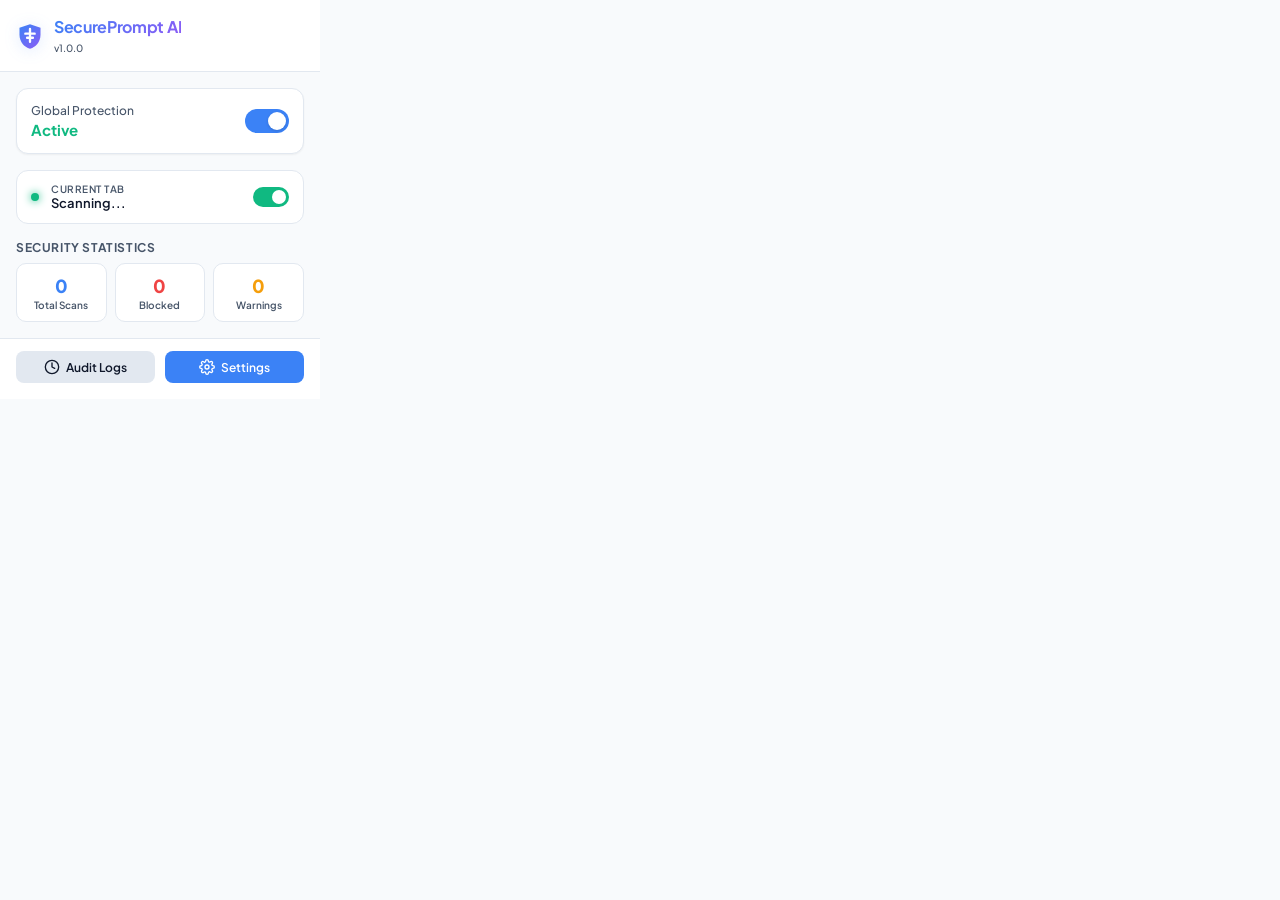
==== popup.html @ 8130615f "first" ====
<!DOCTYPE html>
<html lang="en">
<head>
  <meta charset="UTF-8">
  <meta name="viewport" content="width=device-width, initial-scale=1.0">
  <title>SecurePrompt AI</title>
  <link rel="stylesheet" href="popup.css">
  <link href="https://fonts.googleapis.com/css2?family=Plus+Jakarta+Sans:wght@400;500;600;700&display=swap" rel="stylesheet">
</head>
<body>
  <div class="popup-container">
    <!-- Header -->
    <header class="header">
      <div class="logo-area">
        <svg class="logo-icon" width="28" height="28" viewBox="0 0 24 24" fill="none" xmlns="http://www.w3.org/2000/svg">
          <path d="M12 2L3 5v6c0 5.55 3.84 10.74 9 12 5.16-1.26 9-6.45 9-12V5l-9-3z" fill="url(#logo-grad)"/>
          <path d="M12 6v11M8 10h8M9.5 13.5h5" stroke="#ffffff" stroke-width="2" stroke-linecap="round"/>
          <defs>
            <linearGradient id="logo-grad" x1="3" y1="2" x2="21" y2="23" gradientUnits="userSpaceOnUse">
              <stop stop-color="#3B82F6"/>
              <stop offset="1" stop-color="#8B5CF6"/>
            </linearGradient>
          </defs>
        </svg>
        <div class="title-group">
          <h1>SecurePrompt AI</h1>
          <span class="version">v1.0.0</span>
        </div>
      </div>
    </header>

    <!-- Main Content -->
    <main class="content">
      <!-- Status Card -->
      <div class="card status-card">
        <div class="status-info">
          <span class="status-label">Global Protection</span>
          <span id="status-text" class="status-value active">Active</span>
        </div>
        <label class="switch">
          <input type="checkbox" id="global-toggle" checked>
          <span class="slider"></span>
        </label>
      </div>

      <!-- Current Site Info -->
      <div class="current-site-box">
        <div class="site-dot active" id="site-indicator"></div>
        <div class="site-details">
          <span class="site-label">Current Tab</span>
          <span class="site-domain" id="site-name">Scanning...</span>
        </div>
        <label class="switch-mini">
          <input type="checkbox" id="site-toggle" checked>
          <span class="slider-mini"></span>
        </label>
      </div>

      <!-- Statistics Grid -->
      <div class="stats-section">
        <h2>Security Statistics</h2>
        <div class="stats-grid">
          <div class="stat-card">
            <span class="stat-count" id="stat-scans">0</span>
            <span class="stat-label">Total Scans</span>
          </div>
          <div class="stat-card blocked">
            <span class="stat-count" id="stat-blocked">0</span>
            <span class="stat-label">Blocked</span>
          </div>
          <div class="stat-card sanitized">
            <span class="stat-count" id="stat-warned">0</span>
            <span class="stat-label">Warnings</span>
          </div>
        </div>
      </div>
    </main>

    <!-- Footer -->
    <footer class="footer">
      <button id="btn-history" class="btn btn-secondary">
        <svg width="16" height="16" viewBox="0 0 24 24" fill="none" stroke="currentColor" stroke-width="2" stroke-linecap="round" stroke-linejoin="round">
          <circle cx="12" cy="12" r="10"></circle>
          <polyline points="12 6 12 12 16 14"></polyline>
        </svg>
        Audit Logs
      </button>
      <button id="btn-settings" class="btn btn-primary">
        <svg width="16" height="16" viewBox="0 0 24 24" fill="none" stroke="currentColor" stroke-width="2" stroke-linecap="round" stroke-linejoin="round">
          <circle cx="12" cy="12" r="3"></circle>
          <path d="M19.4 15a1.65 1.65 0 0 0 .33 1.82l.06.06a2 2 0 1 1-2.83 2.83l-.06-.06a1.65 1.65 0 0 0-1.82-.33 1.65 1.65 0 0 0-1 1.51V21a2 2 0 0 1-4 0v-.09A1.65 1.65 0 0 0 9 19.4a1.65 1.65 0 0 0-1.82.33l-.06.06a2 2 0 1 1-2.83-2.83l.06-.06a1.65 1.65 0 0 0 .33-1.82 1.65 1.65 0 0 0-1.51-1H3a2 2 0 0 1 0-4h.09A1.65 1.65 0 0 0 4.6 9a1.65 1.65 0 0 0-.33-1.82l-.06-.06a2 2 0 1 1 2.83-2.83l.06.06a1.65 1.65 0 0 0 1.82.33H9a1.65 1.65 0 0 0 1-1.51V3a2 2 0 0 1 4 0v.09a1.65 1.65 0 0 0 1 1.51 1.65 1.65 0 0 0 1.82-.33l.06-.06a2 2 0 1 1 2.83 2.83l-.06.06a1.65 1.65 0 0 0-.33 1.82V9a1.65 1.65 0 0 0 1.51 1H21a2 2 0 0 1 0 4h-.09a1.65 1.65 0 0 0-1.51 1z"></path>
        </svg>
        Settings
      </button>
    </footer>
  </div>

  <!-- Include configurations and script -->
  <script src="config.js"></script>
  <script src="utils.js"></script>
  <script src="popup.js"></script>
</body>
</html>
---- popup.css ----
/* SecurePrompt AI - Action Popup Stylesheet */

:root {
  /* Color System */
  --bg-primary: #0f172a;
  --bg-secondary: #1e293b;
  --bg-card: #1e293b;
  --border-color: #334155;
  --text-main: #f8fafc;
  --text-sub: #94a3b8;
  
  --primary: #3b82f6;
  --primary-hover: #2563eb;
  --primary-glow: rgba(59, 130, 246, 0.35);
  
  --success: #10b981;
  --warning: #f59e0b;
  --danger: #ef4444;
  
  --shadow-sm: 0 1px 2px 0 rgba(0, 0, 0, 0.05);
  --shadow-md: 0 4px 6px -1px rgba(0, 0, 0, 0.1), 0 2px 4px -1px rgba(0, 0, 0, 0.06);
  --shadow-lg: 0 10px 15px -3px rgba(0, 0, 0, 0.1), 0 4px 6px -2px rgba(0, 0, 0, 0.05);
}

@media (prefers-color-scheme: light) {
  :root {
    --bg-primary: #f8fafc;
    --bg-secondary: #ffffff;
    --bg-card: #ffffff;
    --border-color: #e2e8f0;
    --text-main: #0f172a;
    --text-sub: #475569;
    --primary-glow: rgba(59, 130, 246, 0.15);
  }
}

* {
  box-sizing: border-box;
  margin: 0;
  padding: 0;
}

body {
  font-family: 'Plus Jakarta Sans', system-ui, -apple-system, sans-serif;
  background-color: var(--bg-primary);
  color: var(--text-main);
  width: 320px;
  overflow: hidden;
  font-size: 14px;
}

.popup-container {
  display: flex;
  flex-direction: column;
  min-height: 380px;
}

/* Header */
.header {
  padding: 16px;
  background-color: var(--bg-secondary);
  border-bottom: 1px solid var(--border-color);
}

.logo-area {
  display: flex;
  align-items: center;
  gap: 10px;
}

.logo-icon {
  filter: drop-shadow(0 2px 8px var(--primary-glow));
}

.title-group h1 {
  font-size: 16px;
  font-weight: 700;
  letter-spacing: -0.02em;
  background: linear-gradient(135deg, #3b82f6 0%, #8b5cf6 100%);
  -webkit-background-clip: text;
  -webkit-text-fill-color: transparent;
}

.version {
  font-size: 10px;
  color: var(--text-sub);
  font-weight: 500;
}

/* Content Area */
.content {
  padding: 16px;
  flex-grow: 1;
  display: flex;
  flex-direction: column;
  gap: 16px;
}

/* Status Card */
.card {
  background-color: var(--bg-card);
  border: 1px solid var(--border-color);
  border-radius: 12px;
  padding: 14px;
  display: flex;
  align-items: center;
  justify-content: space-between;
  box-shadow: var(--shadow-sm);
}

.status-info {
  display: flex;
  flex-direction: column;
  gap: 2px;
}

.status-label {
  font-size: 12px;
  color: var(--text-sub);
  font-weight: 500;
}

.status-value {
  font-size: 15px;
  font-weight: 700;
  color: var(--text-sub);
}

.status-value.active {
  color: var(--success);
}

.status-value.inactive {
  color: var(--text-sub);
}

/* Toggle Switch */
.switch {
  position: relative;
  display: inline-block;
  width: 44px;
  height: 24px;
}

.switch input {
  opacity: 0;
  width: 0;
  height: 0;
}

.slider {
  position: absolute;
  cursor: pointer;
  top: 0;
  left: 0;
  right: 0;
  bottom: 0;
  background-color: #cbd5e1;
  transition: .3s cubic-bezier(0.4, 0, 0.2, 1);
  border-radius: 24px;
}

.slider:before {
  position: absolute;
  content: "";
  height: 18px;
  width: 18px;
  left: 3px;
  bottom: 3px;
  background-color: white;
  transition: .3s cubic-bezier(0.4, 0, 0.2, 1);
  border-radius: 50%;
  box-shadow: 0 1px 3px rgba(0,0,0,0.15);
}

input:checked + .slider {
  background-color: var(--primary);
}

input:checked + .slider:before {
  transform: translateX(20px);
}

/* Current Site Box */
.current-site-box {
  background-color: var(--bg-card);
  border: 1px solid var(--border-color);
  border-radius: 12px;
  padding: 12px 14px;
  display: flex;
  align-items: center;
  gap: 12px;
}

.site-dot {
  width: 8px;
  height: 8px;
  border-radius: 50%;
  background-color: var(--text-sub);
}

.site-dot.active {
  background-color: var(--success);
  box-shadow: 0 0 8px var(--success);
}

.site-details {
  display: flex;
  flex-direction: column;
  flex-grow: 1;
  min-width: 0; /* allows text truncation */
}

.site-label {
  font-size: 10px;
  text-transform: uppercase;
  letter-spacing: 0.05em;
  color: var(--text-sub);
  font-weight: 600;
}

.site-domain {
  font-size: 13px;
  font-weight: 600;
  overflow: hidden;
  text-overflow: ellipsis;
  white-space: nowrap;
}

/* Switch Mini */
.switch-mini {
  position: relative;
  display: inline-block;
  width: 36px;
  height: 20px;
}

.switch-mini input {
  opacity: 0;
  width: 0;
  height: 0;
}

.slider-mini {
  position: absolute;
  cursor: pointer;
  top: 0;
  left: 0;
  right: 0;
  bottom: 0;
  background-color: #cbd5e1;
  transition: .3s;
  border-radius: 20px;
}

.slider-mini:before {
  position: absolute;
  content: "";
  height: 14px;
  width: 14px;
  left: 3px;
  bottom: 3px;
  background-color: white;
  transition: .3s;
  border-radius: 50%;
}

input:checked + .slider-mini {
  background-color: var(--success);
}

input:checked + .slider-mini:before {
  transform: translateX(16px);
}

/* Stats Section */
.stats-section h2 {
  font-size: 12px;
  text-transform: uppercase;
  letter-spacing: 0.05em;
  color: var(--text-sub);
  margin-bottom: 8px;
  font-weight: 700;
}

.stats-grid {
  display: grid;
  grid-template-columns: repeat(3, 1fr);
  gap: 8px;
}

.stat-card {
  background-color: var(--bg-card);
  border: 1px solid var(--border-color);
  border-radius: 10px;
  padding: 10px;
  display: flex;
  flex-direction: column;
  align-items: center;
  text-align: center;
  transition: transform 0.2s, box-shadow 0.2s;
}

.stat-card:hover {
  transform: translateY(-2px);
  box-shadow: var(--shadow-md);
}

.stat-count {
  font-size: 18px;
  font-weight: 800;
  margin-bottom: 2px;
  color: var(--primary);
}

.stat-card.blocked .stat-count {
  color: var(--danger);
}

.stat-card.sanitized .stat-count {
  color: var(--warning);
}

.stat-label {
  font-size: 10px;
  color: var(--text-sub);
  font-weight: 600;
}

/* Footer Actions */
.footer {
  padding: 12px 16px 16px 16px;
  background-color: var(--bg-secondary);
  border-top: 1px solid var(--border-color);
  display: flex;
  gap: 10px;
}

.btn {
  flex: 1;
  display: flex;
  align-items: center;
  justify-content: center;
  gap: 6px;
  padding: 8px 12px;
  font-family: inherit;
  font-size: 12px;
  font-weight: 600;
  border-radius: 8px;
  cursor: pointer;
  transition: all 0.2s ease;
  border: none;
}

.btn-secondary {
  background-color: var(--border-color);
  color: var(--text-main);
}

.btn-secondary:hover {
  background-color: var(--text-sub);
  color: var(--bg-primary);
}

.btn-primary {
  background-color: var(--primary);
  color: white;
}

.btn-primary:hover {
  background-color: var(--primary-hover);
  box-shadow: 0 4px 12px var(--primary-glow);
}
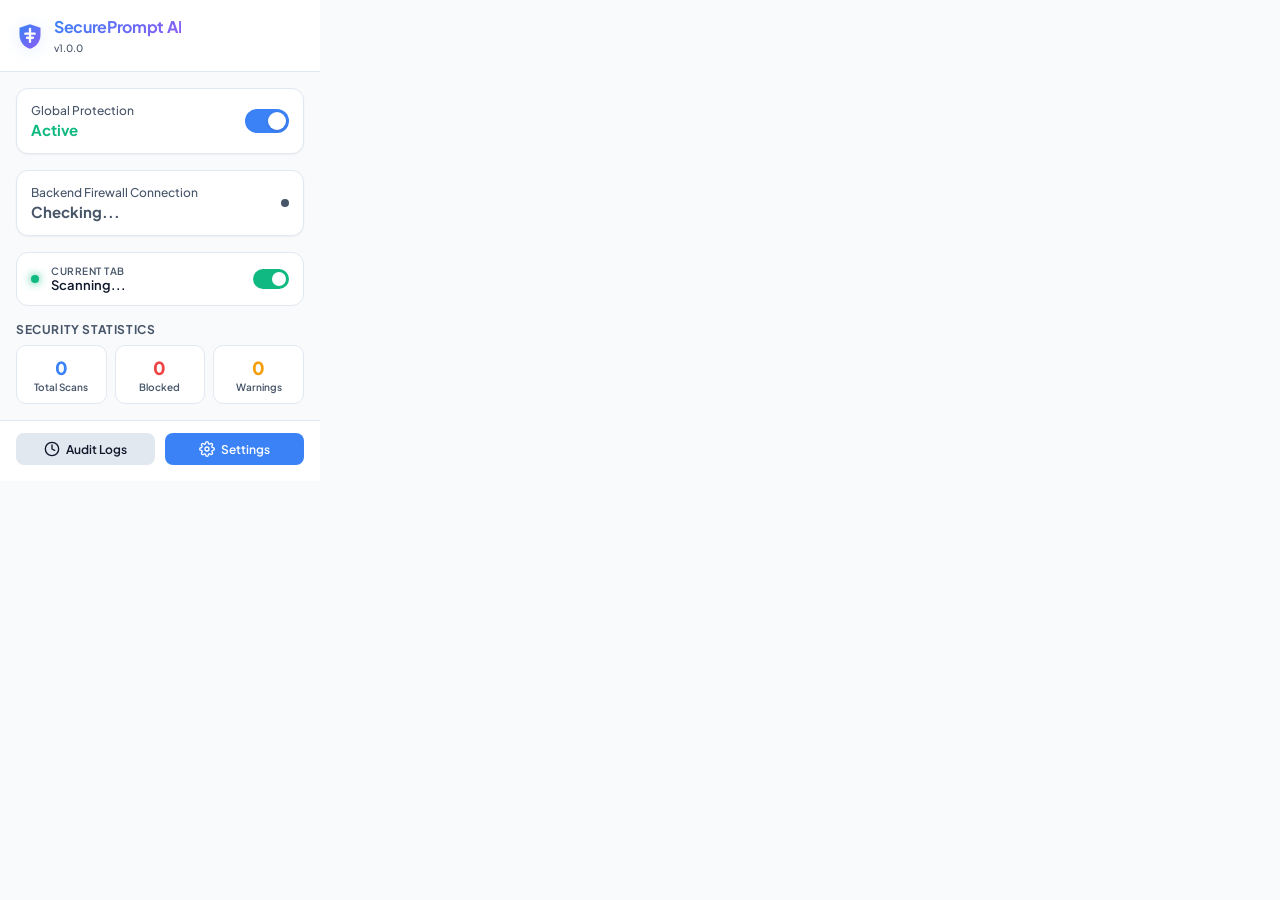
==== commit 5072209e: "f" ====
--- a/popup.html
+++ b/popup.html
@@ -41,6 +41,15 @@
           <input type="checkbox" id="global-toggle" checked>
           <span class="slider"></span>
         </label>
+      </div>
+
+      <!-- Connection Status Card -->
+      <div class="card connection-card">
+        <div class="status-info">
+          <span class="status-label">Backend Firewall Connection</span>
+          <span id="connection-text" class="status-value inactive">Checking...</span>
+        </div>
+        <div class="site-dot" id="connection-indicator"></div>
       </div>
 
       <!-- Current Site Info -->
--- a/popup.css
+++ b/popup.css
@@ -134,6 +134,10 @@
   color: var(--text-sub);
 }
 
+.status-value.error {
+  color: var(--danger);
+}
+
 /* Toggle Switch */
 .switch {
   position: relative;
@@ -204,6 +208,11 @@
   box-shadow: 0 0 8px var(--success);
 }
 
+.site-dot.error {
+  background-color: var(--danger);
+  box-shadow: 0 0 8px var(--danger);
+}
+
 .site-details {
   display: flex;
   flex-direction: column;
